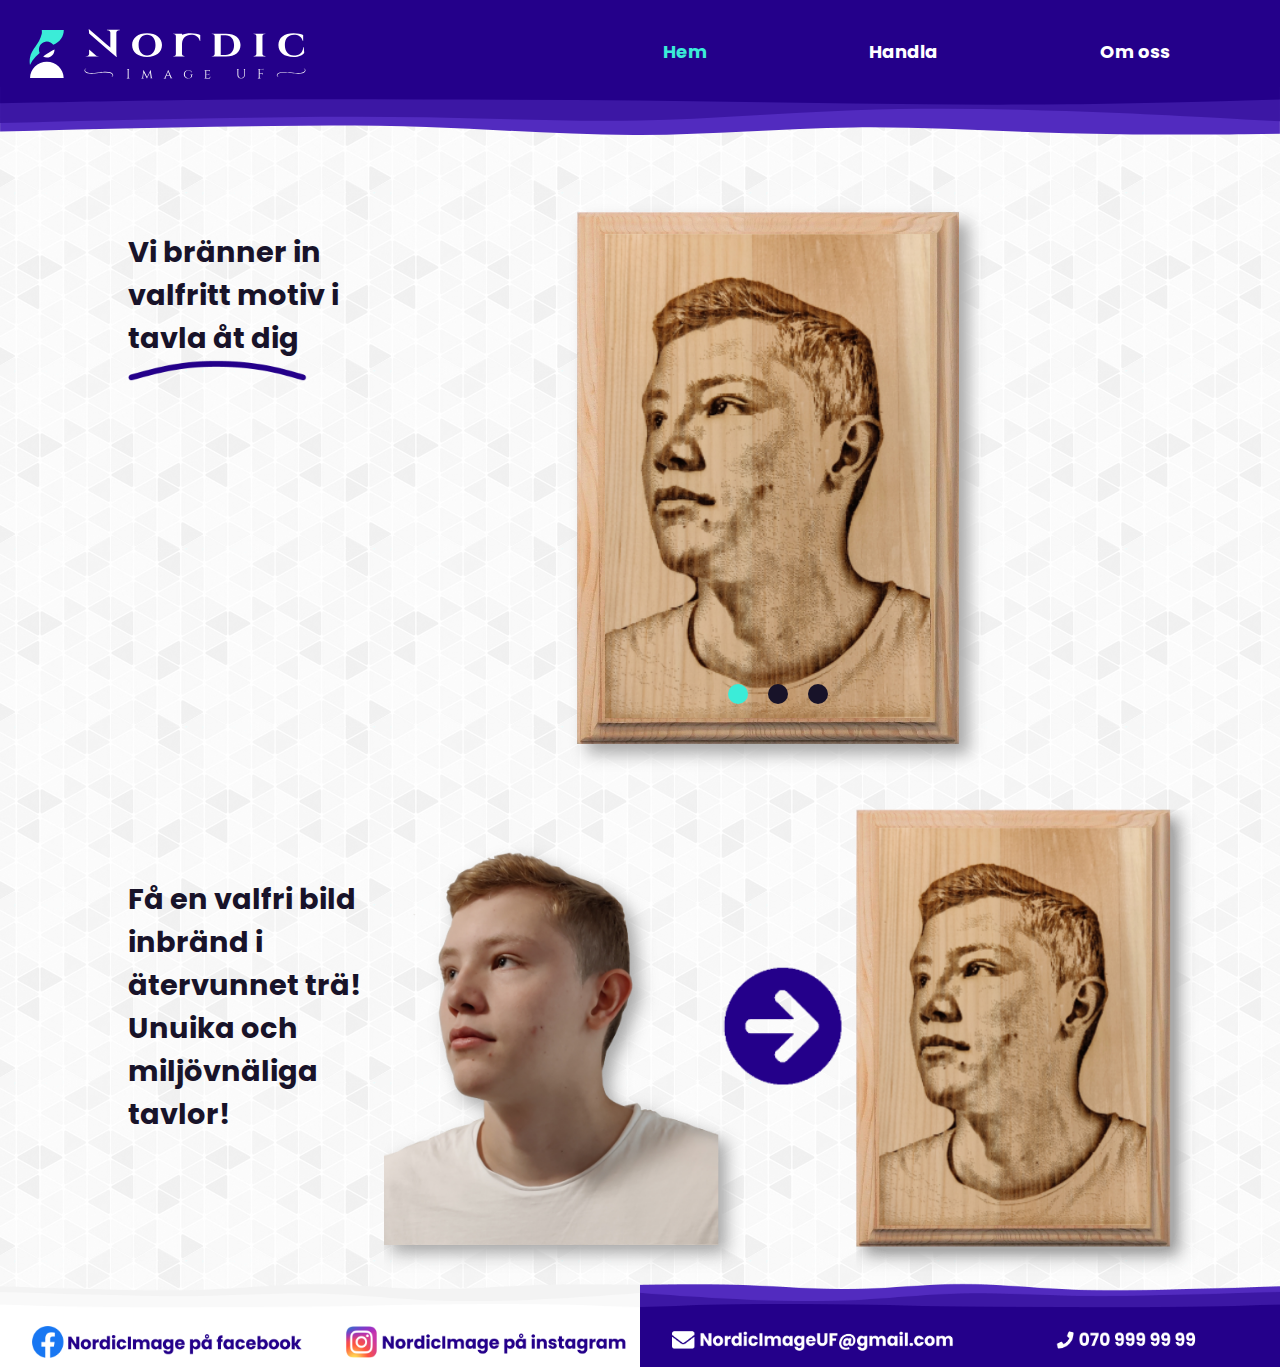
==== index.html @ 04fb0652 "Add files via upload" ====
<!DOCTYPE html>
<html lang="en">
<head>
    <meta charset="UTF-8">
    <meta http-equiv="X-UA-Compatible" content="IE=edge">
    <meta name="viewport" content="width=device-width, initial-scale=1.0">
    <title>Document</title>
    <link rel="stylesheet" href="indexcss/indexcss.css">
    <link rel="shortcut icon" type="image/png" href="/Iconwhite.svg"/>
    <link rel="stylesheet" href="https://cdnjs.cloudflare.com/ajax/libs/animate.css/4.1.1/animate.min.css"/>
</head>
<body>
    <div class="all">
        <div class="navbar1" style="position:sticky;top: 0;z-index: 5;">
            <div class="navbar" style="position:sticky;top: 0;">
                <header>
                    <div class="a"><img src="/Iconwhite.svg" alt="icon" ><img src="/Wordwhite.svg" alt="nordicimageuf" id="word"></div>
                    <nav>
                        <ul>
                            <li ><a href="index.html" style="color:#3becd8">Hem</a></li>
                            <li><a href="handla.html" >Handla</a></li>
                            <li><a href="omoss.html" >Om oss</a></li>
                        </ul>
                    </nav>
                </header>
            </div>
            <div class="waves" >
                <img src="/purple.svg" alt="" style="position:absolute;">
            </div>
        </div>

        <div class="hero" style="margin-top: 5%;">
            <div class="text">
                <h1>Vi bränner in valfritt motiv i tavla åt dig</h1>
                <img src="/streck.png" alt="">
            </div>

            <div class="slideshow-container" >
                                
                <div class="mySlides slide">
                    <img src="/portraitsmall.png"  class="animate__animated animate__fadeInLeft" >
                    <!--<div class="text1">yoyoyo</div>-->
                </div>
                
                <div class="mySlides slide">
                    <img src="/portraitbig.png"  class="animate__animated animate__fadeInLeft">
                    <!--<div class="text1">yoyoyo</div>-->
                </div>
                
                <div class="mySlides slide">
                    <img src="/portraitsmall.png"  class="animate__animated animate__fadeInLeft">
                    <!--<div class="text1">yoyoyo</div>-->

                </div>
        
                <!--<a class="prev" onclick="plusSlides(-1)">&#10094;</a>
                <a class="next" onclick="plusSlides(1)">&#10095;</a>-->
                <div style="text-align:center">
                    <span class="dot" onclick="currentSlide(1)" style="margin-left:-40px;"></span> 
                    <span class="dot" onclick="currentSlide(2)"style="margin-left:0px;"></span> 
                    <span class="dot" onclick="currentSlide(3)"style="margin-left:40px;"></span> 
                </div>
                
            </div>
        </div>

        <div class="hero" style="margin-top:5%;">  
            <div class="text" style="max-width: 30em;margin-bottom:3%;">
                <h1>Få en valfri bild inbränd i ätervunnet trä! Unuika och miljövnäliga tavlor! </h1>
            </div>
            <img src="/jobb1.png" alt="" id="jobb">
        </div>

    </div>
    <!--<img src="/whitepurple.svg" alt="" style="position:absolute;bottom:80px;width:100%;z-index: -1;">-->
    <div class="footer">

        <div class="header1">            
           
                    <a href="https://www.facebook.com/Nordic-Image-UF-100907925711917" target="_blank"><img src="/facebook.png" alt="facebook"></a>
                    <a href="https://www.instagram.com/nordicimageuf/" target="_blank"><img src="/instagram.png" alt="instagram"></a>
            
        </div>
        <div class="header2">            
            <a style="cursor: default;"><img src="/mail.png" alt="mail"></a>
            <a style="cursor: default;"><img src="/telefon.png" alt="telefon"></a>
        </div>
    </div>

    <div class="footer1">

        <div class="header1">            
           
                    <a href="https://www.facebook.com/Nordic-Image-UF-100907925711917" target="_blank"><img src="/facebook1.png" alt="facebook" style="padding-top: 2.5em;"></a>
                    <a href="https://www.instagram.com/nordicimageuf/" target="_blank"><img src="/instagram1.png" alt="instagram"></a>
            
        </div>
        <div class="header2">            
            <a style="cursor: default;"><img src="/mail.png" alt="mail"></a>
            <a style="cursor: default;"><img src="/telefon1.png" alt="telefon"></a>
        </div>
    </div>


    <script src="java.js"></script>
</body>
</html>
---- indexcss/indexcss.css ----
@font-face {
  font-family: Poppins;
  src: url(/Poppins/Poppins-Bold.ttf);
}

body {
  height: 100vh;
  margin: 0;
  font-family: "Poppins";
  font-size: 18px;
  background-image: url("/gplaypattern.png");
  background-size: repeat;
}

ul {
  list-style-type: none;
  margin: 0;
  padding: 0;
}

a {
  text-decoration: none;
}

.all {
  min-height: calc(100vh);
}

.navbar {
  background: #24008A;
  padding: .6em .6em 0 .6em;
  font-size: 1em;
}

.navbar header {
  display: -webkit-box;
  display: -ms-flexbox;
  display: flex;
  -webkit-box-pack: justify;
      -ms-flex-pack: justify;
          justify-content: space-between;
  padding: 1em;
}

.navbar header img {
  float: left;
  height: 50px;
  margin-right: 20px;
}

.navbar header ul {
  display: -webkit-box;
  display: -ms-flexbox;
  display: flex;
}

.navbar header ul li a {
  display: block;
  margin: 0 4em;
  padding: 0.5em;
  color: white;
}

.waves {
  position: relative;
  top: -10px;
  width: 100%;
}

.waves img {
  width: 100%;
}

.hero {
  color: #181329;
  display: -webkit-box;
  display: -ms-flexbox;
  display: flex;
  margin-left: 10%;
  width: 80%;
  /*h1::before {
        content:"";
        position: absolute;
        width:75%;
        height: 12%;
        bottom:-10px;
        background-image: url("/streck.svg");
        background-size: cover;
    }*/
  /*.text1 {
      color: #181329;
      font-size: 2vw;
      position: absolute;
      text-align: center;
      width: 100%;
      bottom: 20%;
      margin:0;
      padding:0;
      font-family:"Poppins";
    }
    
    .prev {
      cursor: pointer;
      position: absolute;
      top: 50%;
      padding: 1%;
      color:#181329;
      font-size: 30px;
      user-select: none;
    }
    
    .next {
      right: 0;
      cursor: pointer;
      position: absolute;
      top: 50%;
      padding: 1%;
      color: #181329;
      font-size: 30px;
      user-select: none;
    }
    */
}

.hero .text {
  max-width: 20%;
  margin-top: 5%;
  display: block;
  margin-left: auto;
  margin-right: auto;
}

.hero .text h1 {
  width: 100%;
  position: relative;
  margin-bottom: 0;
  font-size: 2em;
}

.hero .text img {
  width: 70%;
}

.hero .mySlides {
  display: none;
}

.hero .slideshow-container {
  position: relative;
  width: 80%;
  margin-top: 5%;
}

.hero .slideshow-container img {
  display: block;
  margin-left: auto;
  margin-right: auto;
  -webkit-box-shadow: 10px 10px 15px #aaaaaa;
          box-shadow: 10px 10px 15px #aaaaaa;
  max-width: 100%;
}

.hero .dot {
  cursor: pointer;
  height: 20px;
  width: 20px;
  background-color: #181329;
  border-radius: 50%;
  display: inline-block;
  -webkit-transition: background-color 0.3s;
  transition: background-color 0.3s;
  position: absolute;
  bottom: 40px;
  -webkit-transition: 0.3s;
  transition: 0.3s;
}

.hero .active {
  background-color: #3becd8;
}

.hero .dot:hover {
  -webkit-transform: scale(1.2);
          transform: scale(1.2);
}

.all {
  min-height: calc(105vh);
}

.footer {
  background-image: url("/footer.png");
  background-size: 100%;
  width: 100%;
  display: -webkit-box;
  display: -ms-flexbox;
  display: flex;
}

.footer .header1 {
  -webkit-box-flex: 50%;
      -ms-flex: 50%;
          flex: 50%;
  -webkit-box-pack: justify;
      -ms-flex-pack: justify;
          justify-content: space-between;
  width: 50%;
}

.footer .header1 img {
  float: left;
  margin-left: 5%;
  width: 44%;
  padding-top: 2.5em;
  padding-bottom: 0.5em;
}

.footer .header2 {
  -webkit-box-flex: 50%;
      -ms-flex: 50%;
          flex: 50%;
  -webkit-box-pack: justify;
      -ms-flex-pack: justify;
          justify-content: space-between;
  width: 50%;
}

.footer .header2 img {
  float: left;
  margin-left: 5%;
  width: 44%;
  padding-top: 2.5em;
}

#jobb {
  width: 80%;
  display: block;
  margin-left: auto;
  margin-right: auto;
}

.footer1 {
  background-image: url("/foot.png");
  background-size: cover;
  width: 100%;
  display: none;
  -webkit-box-orient: vertical;
  -webkit-box-direction: normal;
      -ms-flex-direction: column;
          flex-direction: column;
}

.footer1 .header1 {
  -webkit-box-flex: 100%;
      -ms-flex: 100%;
          flex: 100%;
  -webkit-box-pack: justify;
      -ms-flex-pack: justify;
          justify-content: space-between;
  width: 100%;
}

.footer1 .header1 img {
  float: left;
  margin-left: 5%;
  width: 44%;
  padding-top: 2.5em;
  padding-bottom: 0.5em;
}

.footer1 .header2 {
  -webkit-box-flex: 100%;
      -ms-flex: 100%;
          flex: 100%;
  -webkit-box-pack: justify;
      -ms-flex-pack: justify;
          justify-content: space-between;
  width: 100%;
}

.footer1 .header2 img {
  float: left;
  margin-left: 5%;
  width: 44%;
  padding-top: 1em;
}

@media screen and (max-width: 1350px) {
  .text {
    font-size: .8em;
    min-width: 25%;
  }
  .slideshow-container {
    width: 75%;
  }
}

@media screen and (max-width: 1100px) {
  .navbar {
    font-size: .8em;
  }
  .navbar img {
    height: 35px;
  }
  .footer {
    display: none;
  }
  .footer1 {
    display: -webkit-box;
    display: -ms-flexbox;
    display: flex;
  }
  .hero {
    -webkit-box-orient: vertical;
    -webkit-box-direction: normal;
        -ms-flex-direction: column;
            flex-direction: column;
  }
  .hero .text {
    min-width: 50%;
    font-size: 1.2em;
  }
  .hero .slideshow-container {
    width: 100%;
  }
}

@media screen and (max-width: 900px) {
  .navbar header ul li a {
    margin: 0 2em;
  }
}

@media screen and (max-width: 750px) {
  .navbar {
    font-size: 1em;
  }
  #word {
    display: none;
  }
  .hero .text {
    min-width: 70%;
  }
}

@media screen and (max-width: 600px) {
  .navbar header img {
    margin-right: 0.1em;
  }
  .navbar header ul li a {
    margin: 0 1em;
  }
  .hero {
    margin-left: 5%;
    width: 90%;
  }
  .hero .text {
    min-width: 80%;
  }
  .hero .text h1 {
    font-size: 1.5em;
  }
  #jobb {
    width: 100%;
  }
  .footer1 .header1 img {
    width: 90%;
    padding-top: 1em;
    padding-bottom: 0;
  }
  .footer1 .header2 img {
    width: 90%;
  }
}

@media screen and (max-width: 450px) {
  .navbar {
    font-size: .8em;
  }
  .navbar header img {
    margin-right: 0.1em;
  }
  .navbar header ul li a {
    margin: 0 .5em;
  }
  .hero .text {
    min-width: 90%;
  }
  .hero .text h1 {
    font-size: 1.1em;
  }
}

@media screen and (max-width: 350px) {
  .navbar {
    font-size: .7em;
  }
}
/*# sourceMappingURL=indexcss.css.map */
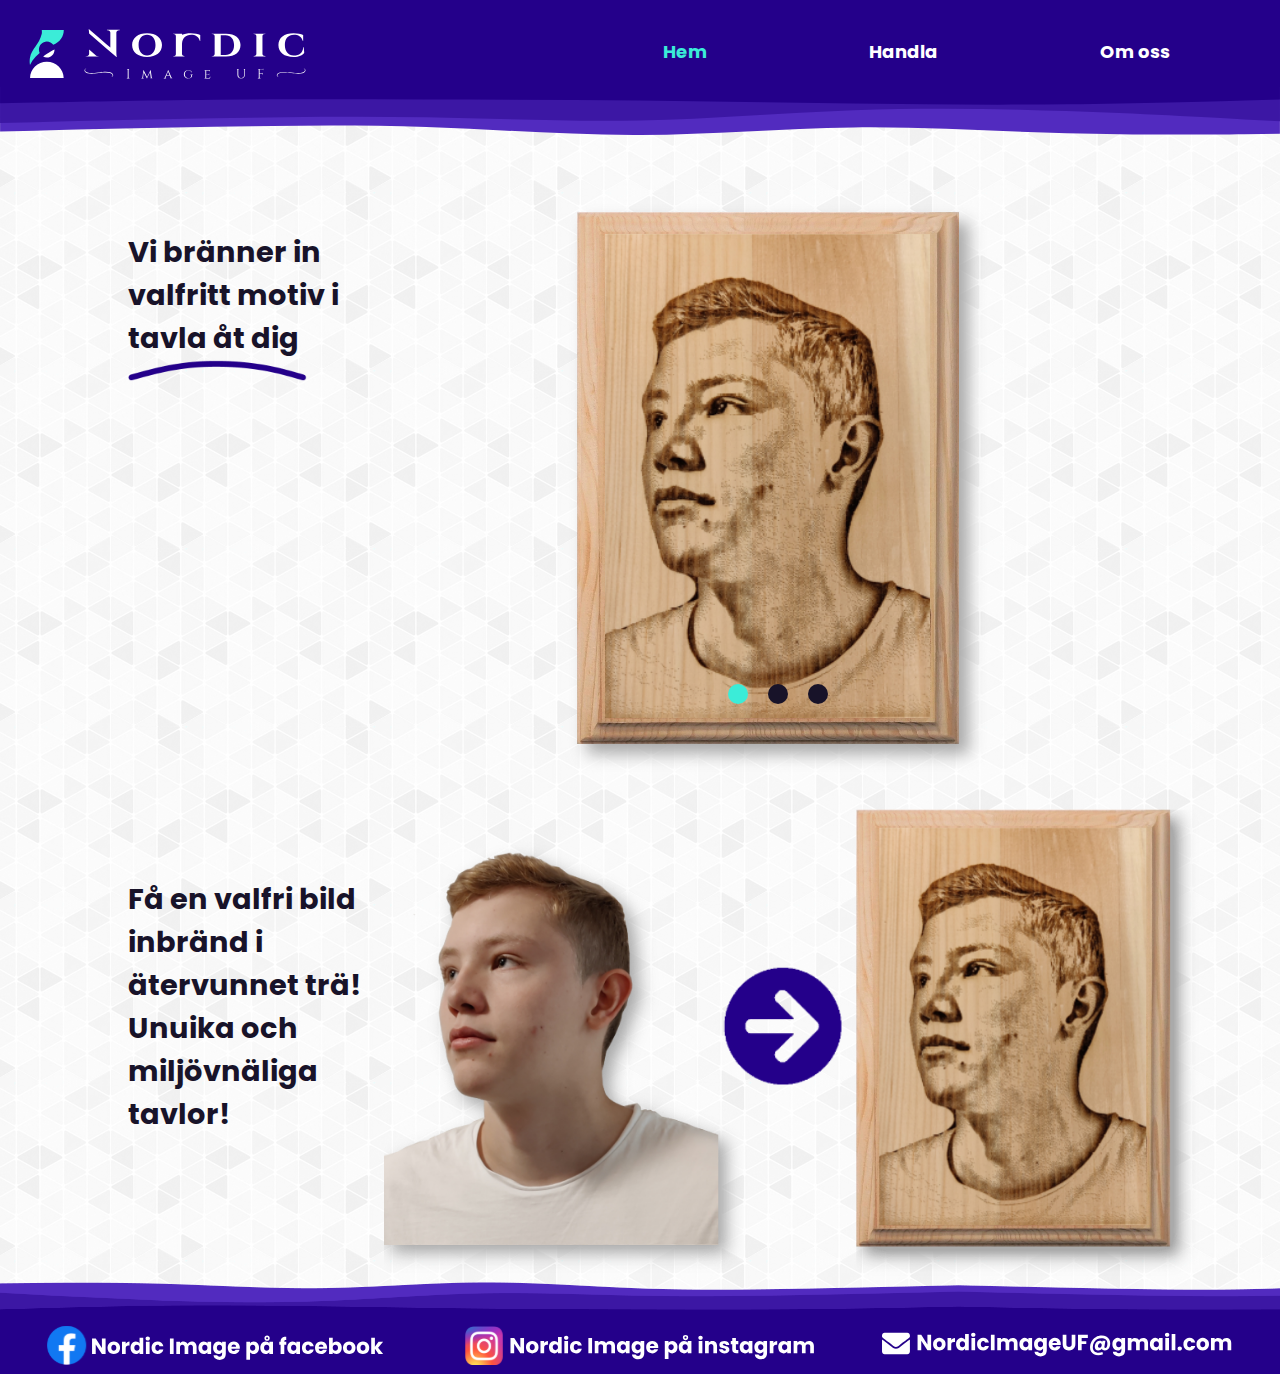
==== commit aec18b20: "Add files via upload" ====
--- a/index.html
+++ b/index.html
@@ -4,7 +4,7 @@
     <meta charset="UTF-8">
     <meta http-equiv="X-UA-Compatible" content="IE=edge">
     <meta name="viewport" content="width=device-width, initial-scale=1.0">
-    <title>Document</title>
+    <title>Nordic Image UF</title>
     <link rel="stylesheet" href="indexcss/indexcss.css">
     <link rel="shortcut icon" type="image/png" href="/Iconwhite.svg"/>
     <link rel="stylesheet" href="https://cdnjs.cloudflare.com/ajax/libs/animate.css/4.1.1/animate.min.css"/>
@@ -75,33 +75,12 @@
     <!--<img src="/whitepurple.svg" alt="" style="position:absolute;bottom:80px;width:100%;z-index: -1;">-->
     <div class="footer">
 
-        <div class="header1">            
-           
-                    <a href="https://www.facebook.com/Nordic-Image-UF-100907925711917" target="_blank"><img src="/facebook.png" alt="facebook"></a>
-                    <a href="https://www.instagram.com/nordicimageuf/" target="_blank"><img src="/instagram.png" alt="instagram"></a>
-            
-        </div>
-        <div class="header2">            
-            <a style="cursor: default;"><img src="/mail.png" alt="mail"></a>
-            <a style="cursor: default;"><img src="/telefon.png" alt="telefon"></a>
-        </div>
+                    <a href="https://www.facebook.com/Nordic-Image-UF-100907925711917" target="_blank"><img src="/facebook.svg" alt="facebook"></a>
+                    <a href="https://www.instagram.com/nordicimageuf/" target="_blank"><img src="/instagram.svg" alt="instagram"></a>
+                    <a style="cursor: default;"><img src="/mail.svg" alt="mail"></a>
     </div>
 
-    <div class="footer1">
-
-        <div class="header1">            
-           
-                    <a href="https://www.facebook.com/Nordic-Image-UF-100907925711917" target="_blank"><img src="/facebook1.png" alt="facebook" style="padding-top: 2.5em;"></a>
-                    <a href="https://www.instagram.com/nordicimageuf/" target="_blank"><img src="/instagram1.png" alt="instagram"></a>
-            
-        </div>
-        <div class="header2">            
-            <a style="cursor: default;"><img src="/mail.png" alt="mail"></a>
-            <a style="cursor: default;"><img src="/telefon1.png" alt="telefon"></a>
-        </div>
-    </div>
-
-
+    
     <script src="java.js"></script>
 </body>
 </html>--- a/indexcss/indexcss.css
+++ b/indexcss/indexcss.css
@@ -78,48 +78,6 @@
   display: flex;
   margin-left: 10%;
   width: 80%;
-  /*h1::before {
-        content:"";
-        position: absolute;
-        width:75%;
-        height: 12%;
-        bottom:-10px;
-        background-image: url("/streck.svg");
-        background-size: cover;
-    }*/
-  /*.text1 {
-      color: #181329;
-      font-size: 2vw;
-      position: absolute;
-      text-align: center;
-      width: 100%;
-      bottom: 20%;
-      margin:0;
-      padding:0;
-      font-family:"Poppins";
-    }
-    
-    .prev {
-      cursor: pointer;
-      position: absolute;
-      top: 50%;
-      padding: 1%;
-      color:#181329;
-      font-size: 30px;
-      user-select: none;
-    }
-    
-    .next {
-      right: 0;
-      cursor: pointer;
-      position: absolute;
-      top: 50%;
-      padding: 1%;
-      color: #181329;
-      font-size: 30px;
-      user-select: none;
-    }
-    */
 }
 
 .hero .text {
@@ -189,47 +147,23 @@
 }
 
 .footer {
-  background-image: url("/footer.png");
-  background-size: 100%;
-  width: 100%;
-  display: -webkit-box;
-  display: -ms-flexbox;
-  display: flex;
-}
-
-.footer .header1 {
-  -webkit-box-flex: 50%;
-      -ms-flex: 50%;
-          flex: 50%;
-  -webkit-box-pack: justify;
-      -ms-flex-pack: justify;
-          justify-content: space-between;
-  width: 50%;
-}
-
-.footer .header1 img {
+  background-image: url("/footee.png");
+  background-size: cover;
+  width: 100%;
+  display: -webkit-box;
+  display: -ms-flexbox;
+  display: flex;
+  -webkit-box-pack: space-evenly;
+      -ms-flex-pack: space-evenly;
+          justify-content: space-evenly;
+}
+
+.footer img {
   float: left;
-  margin-left: 5%;
-  width: 44%;
+  width: 90%;
   padding-top: 2.5em;
   padding-bottom: 0.5em;
-}
-
-.footer .header2 {
-  -webkit-box-flex: 50%;
-      -ms-flex: 50%;
-          flex: 50%;
-  -webkit-box-pack: justify;
-      -ms-flex-pack: justify;
-          justify-content: space-between;
-  width: 50%;
-}
-
-.footer .header2 img {
-  float: left;
-  margin-left: 5%;
-  width: 44%;
-  padding-top: 2.5em;
+  padding-left: 5%;
 }
 
 #jobb {
@@ -237,52 +171,6 @@
   display: block;
   margin-left: auto;
   margin-right: auto;
-}
-
-.footer1 {
-  background-image: url("/foot.png");
-  background-size: cover;
-  width: 100%;
-  display: none;
-  -webkit-box-orient: vertical;
-  -webkit-box-direction: normal;
-      -ms-flex-direction: column;
-          flex-direction: column;
-}
-
-.footer1 .header1 {
-  -webkit-box-flex: 100%;
-      -ms-flex: 100%;
-          flex: 100%;
-  -webkit-box-pack: justify;
-      -ms-flex-pack: justify;
-          justify-content: space-between;
-  width: 100%;
-}
-
-.footer1 .header1 img {
-  float: left;
-  margin-left: 5%;
-  width: 44%;
-  padding-top: 2.5em;
-  padding-bottom: 0.5em;
-}
-
-.footer1 .header2 {
-  -webkit-box-flex: 100%;
-      -ms-flex: 100%;
-          flex: 100%;
-  -webkit-box-pack: justify;
-      -ms-flex-pack: justify;
-          justify-content: space-between;
-  width: 100%;
-}
-
-.footer1 .header2 img {
-  float: left;
-  margin-left: 5%;
-  width: 44%;
-  padding-top: 1em;
 }
 
 @media screen and (max-width: 1350px) {
@@ -301,14 +189,6 @@
   }
   .navbar img {
     height: 35px;
-  }
-  .footer {
-    display: none;
-  }
-  .footer1 {
-    display: -webkit-box;
-    display: -ms-flexbox;
-    display: flex;
   }
   .hero {
     -webkit-box-orient: vertical;
@@ -329,6 +209,16 @@
   .navbar header ul li a {
     margin: 0 2em;
   }
+  .footer {
+    -webkit-box-orient: vertical;
+    -webkit-box-direction: normal;
+        -ms-flex-direction: column;
+            flex-direction: column;
+  }
+  .footer img {
+    width: 70%;
+    padding-left: 15%;
+  }
 }
 
 @media screen and (max-width: 750px) {
@@ -363,14 +253,6 @@
   #jobb {
     width: 100%;
   }
-  .footer1 .header1 img {
-    width: 90%;
-    padding-top: 1em;
-    padding-bottom: 0;
-  }
-  .footer1 .header2 img {
-    width: 90%;
-  }
 }
 
 @media screen and (max-width: 450px) {
@@ -389,6 +271,10 @@
   .hero .text h1 {
     font-size: 1.1em;
   }
+  .footer img {
+    width: 90%;
+    padding-left: 5%;
+  }
 }
 
 @media screen and (max-width: 350px) {
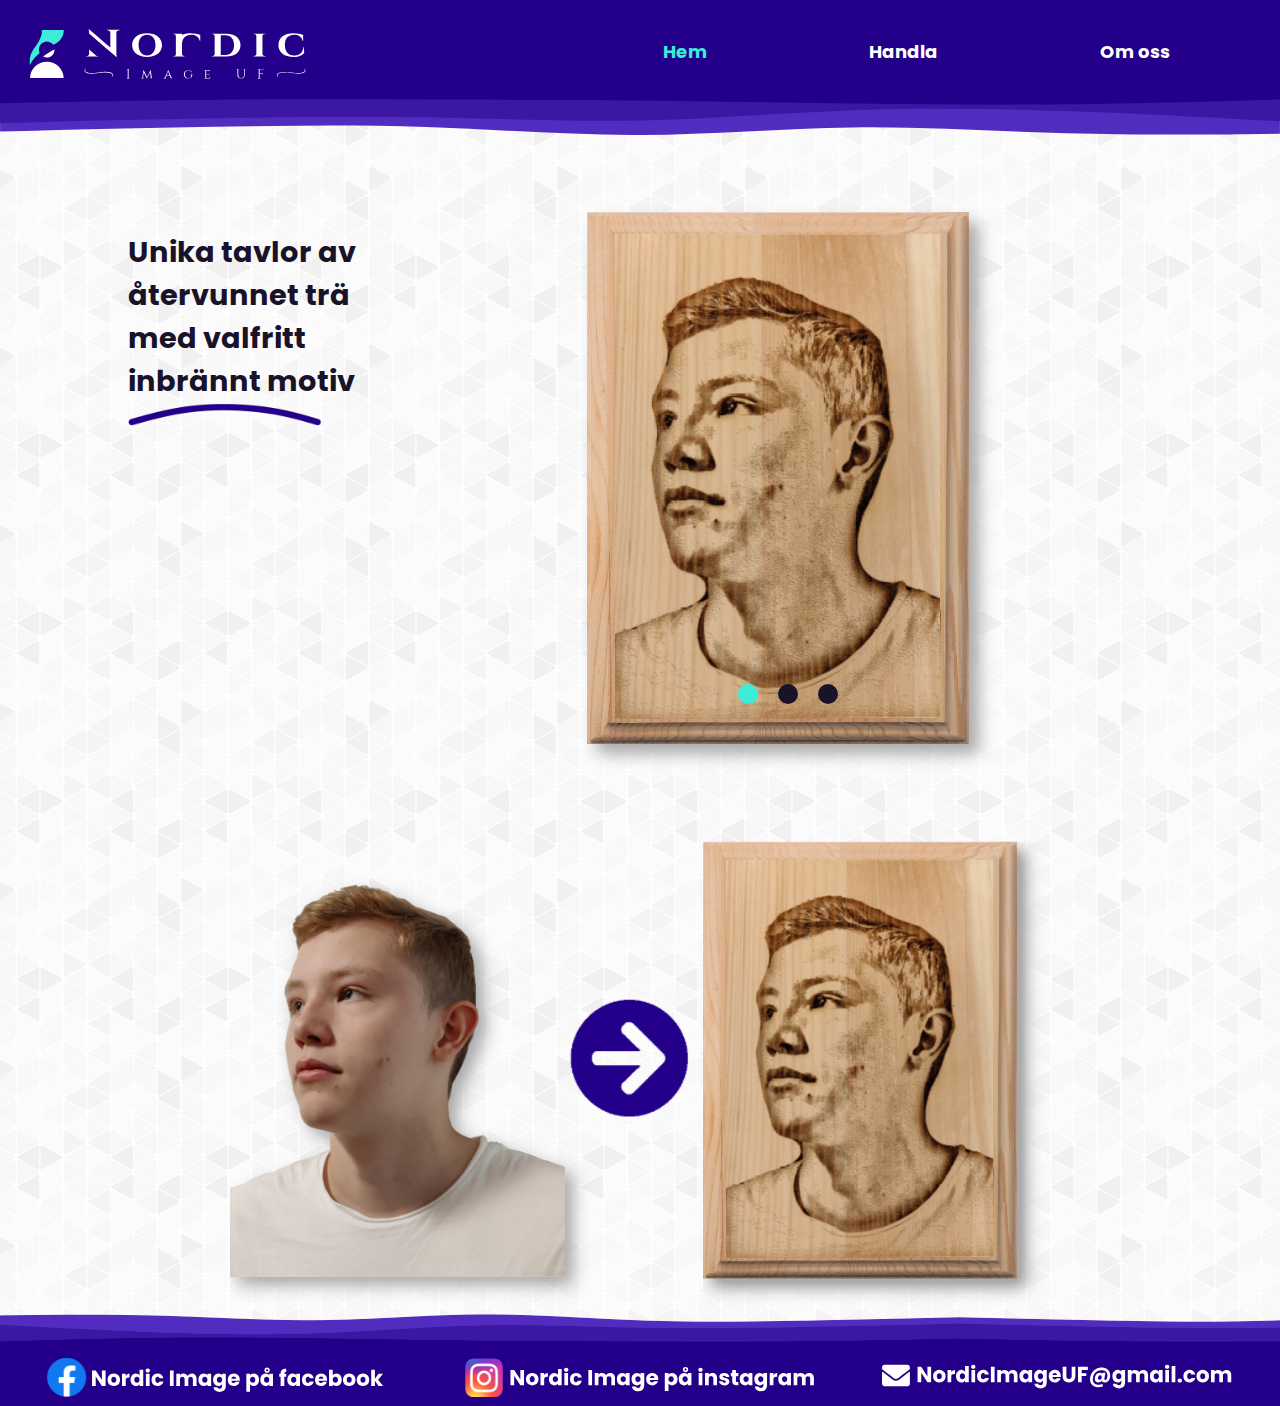
==== commit a50cdbae: "Add files via upload" ====
--- a/index.html
+++ b/index.html
@@ -31,24 +31,24 @@
 
         <div class="hero" style="margin-top: 5%;">
             <div class="text">
-                <h1>Vi bränner in valfritt motiv i tavla åt dig</h1>
+                <h1>Unika tavlor av återvunnet trä med valfritt inbrännt motiv</h1>
                 <img src="/streck.png" alt="">
             </div>
 
             <div class="slideshow-container" >
                                 
                 <div class="mySlides slide">
-                    <img src="/portraitsmall.png"  class="animate__animated animate__fadeInLeft" >
+                    <img src="/daniel.png"  class="animate__animated animate__fadeInLeft" >
                     <!--<div class="text1">yoyoyo</div>-->
                 </div>
                 
                 <div class="mySlides slide">
-                    <img src="/portraitbig.png"  class="animate__animated animate__fadeInLeft">
+                    <img src="/jaguar.png"  class="animate__animated animate__fadeInLeft" >
                     <!--<div class="text1">yoyoyo</div>-->
                 </div>
                 
                 <div class="mySlides slide">
-                    <img src="/portraitsmall.png"  class="animate__animated animate__fadeInLeft">
+                    <img src="/jonatan.png"  class="animate__animated animate__fadeInLeft" >
                     <!--<div class="text1">yoyoyo</div>-->
 
                 </div>
@@ -64,10 +64,10 @@
             </div>
         </div>
 
-        <div class="hero" style="margin-top:5%;">  
-            <div class="text" style="max-width: 30em;margin-bottom:3%;">
-                <h1>Få en valfri bild inbränd i ätervunnet trä! Unuika och miljövnäliga tavlor! </h1>
-            </div>
+        <div class="hero" style="margin-top:7.5%;">  
+            <!--<div class="text" style="max-width: 30em;margin-bottom:3%;">
+                <h1>Vi bränner in ett valfritt motiv i en tavla av återvunnet trä åt dig</h1>
+            </div>-->
             <img src="/jobb1.png" alt="" id="jobb">
         </div>
 
--- a/indexcss/indexcss.css
+++ b/indexcss/indexcss.css
@@ -147,7 +147,7 @@
 }
 
 .footer {
-  background-image: url("/footee.png");
+  background-image: url("/footer.png");
   background-size: cover;
   width: 100%;
   display: -webkit-box;
@@ -173,6 +173,12 @@
   margin-right: auto;
 }
 
+@media screen and (max-width: 1750px) {
+  .hero .text {
+    min-width: 27%;
+  }
+}
+
 @media screen and (max-width: 1350px) {
   .text {
     font-size: .8em;
@@ -219,6 +225,9 @@
     width: 70%;
     padding-left: 15%;
   }
+  .hero .text {
+    min-width: 70%;
+  }
 }
 
 @media screen and (max-width: 750px) {
@@ -227,9 +236,6 @@
   }
   #word {
     display: none;
-  }
-  .hero .text {
-    min-width: 70%;
   }
 }
 
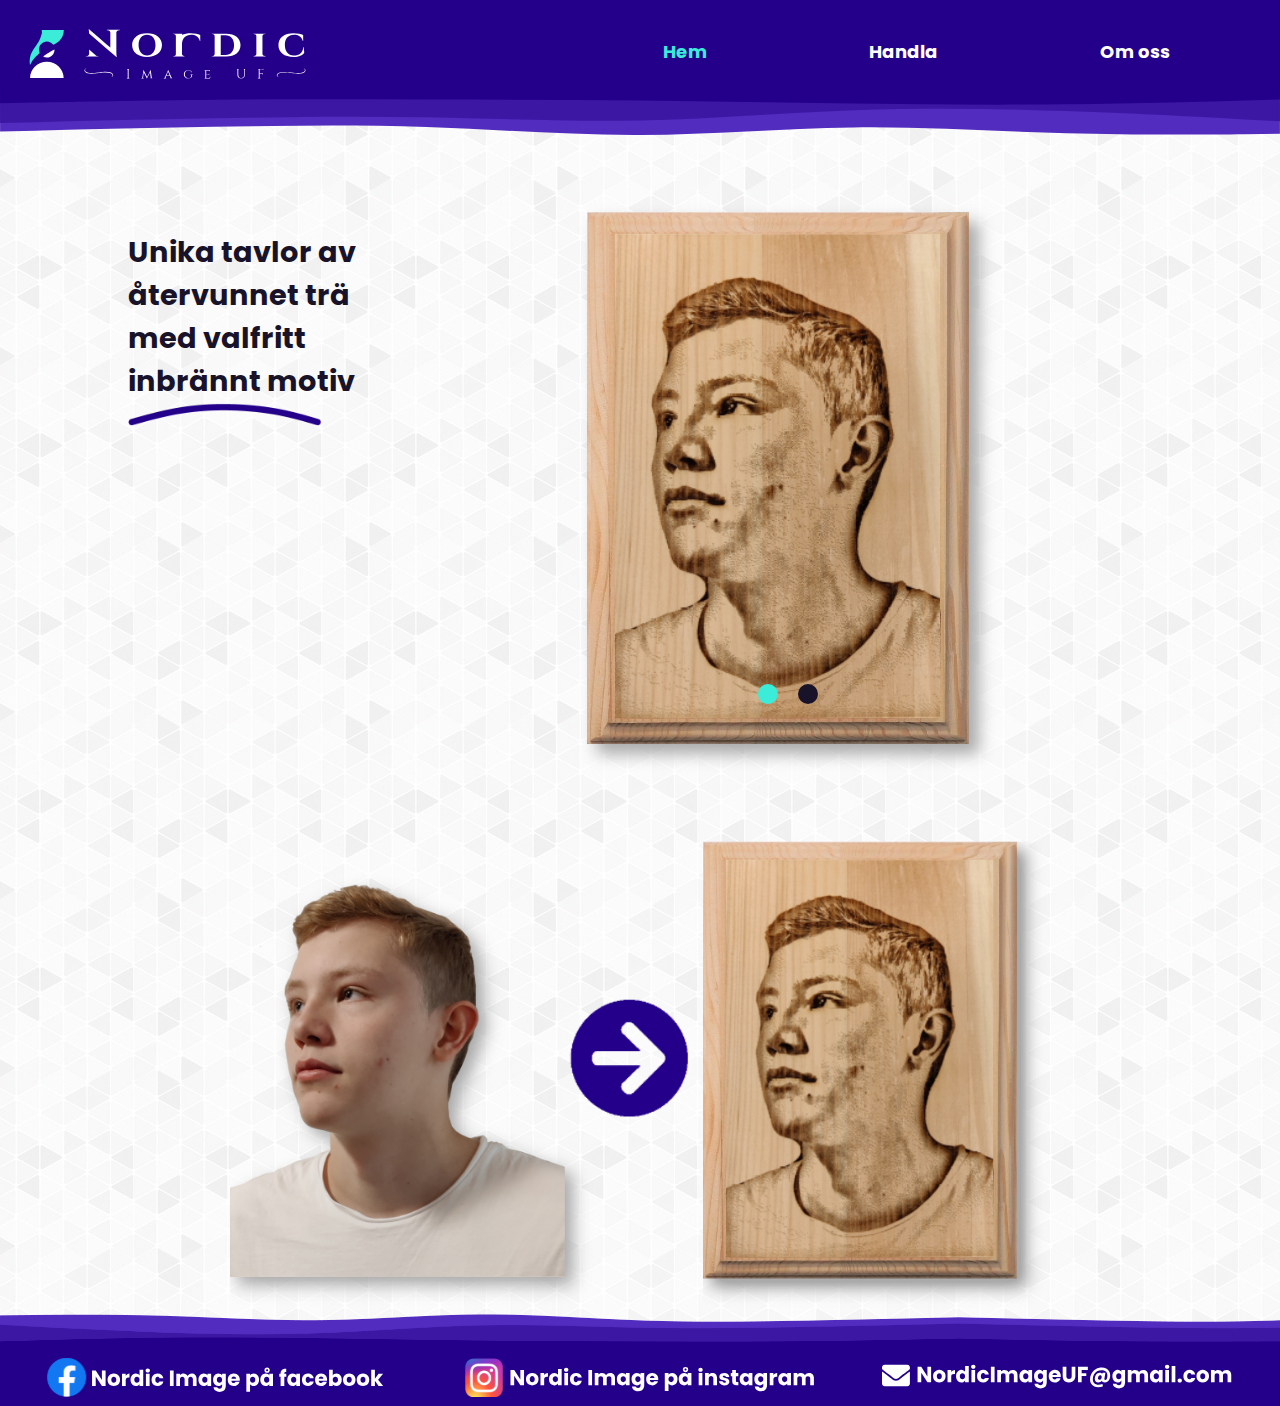
==== commit adb09270: "Add files via upload" ====
--- a/index.html
+++ b/index.html
@@ -46,19 +46,19 @@
                     <img src="/jaguar.png"  class="animate__animated animate__fadeInLeft" >
                     <!--<div class="text1">yoyoyo</div>-->
                 </div>
-                
+                <!--
                 <div class="mySlides slide">
                     <img src="/jonatan.png"  class="animate__animated animate__fadeInLeft" >
-                    <!--<div class="text1">yoyoyo</div>-->
+                    <div class="text1">yoyoyo</div>
 
-                </div>
+                </div>-->
         
                 <!--<a class="prev" onclick="plusSlides(-1)">&#10094;</a>
                 <a class="next" onclick="plusSlides(1)">&#10095;</a>-->
                 <div style="text-align:center">
-                    <span class="dot" onclick="currentSlide(1)" style="margin-left:-40px;"></span> 
-                    <span class="dot" onclick="currentSlide(2)"style="margin-left:0px;"></span> 
-                    <span class="dot" onclick="currentSlide(3)"style="margin-left:40px;"></span> 
+                    <span class="dot" onclick="currentSlide(1)" style="margin-left:-20px;"></span> 
+                    <span class="dot" onclick="currentSlide(2)"style="margin-left:20px;"></span> 
+                   <!-- <span class="dot" onclick="currentSlide(3)"style="margin-left:40px;"></span> -->
                 </div>
                 
             </div>
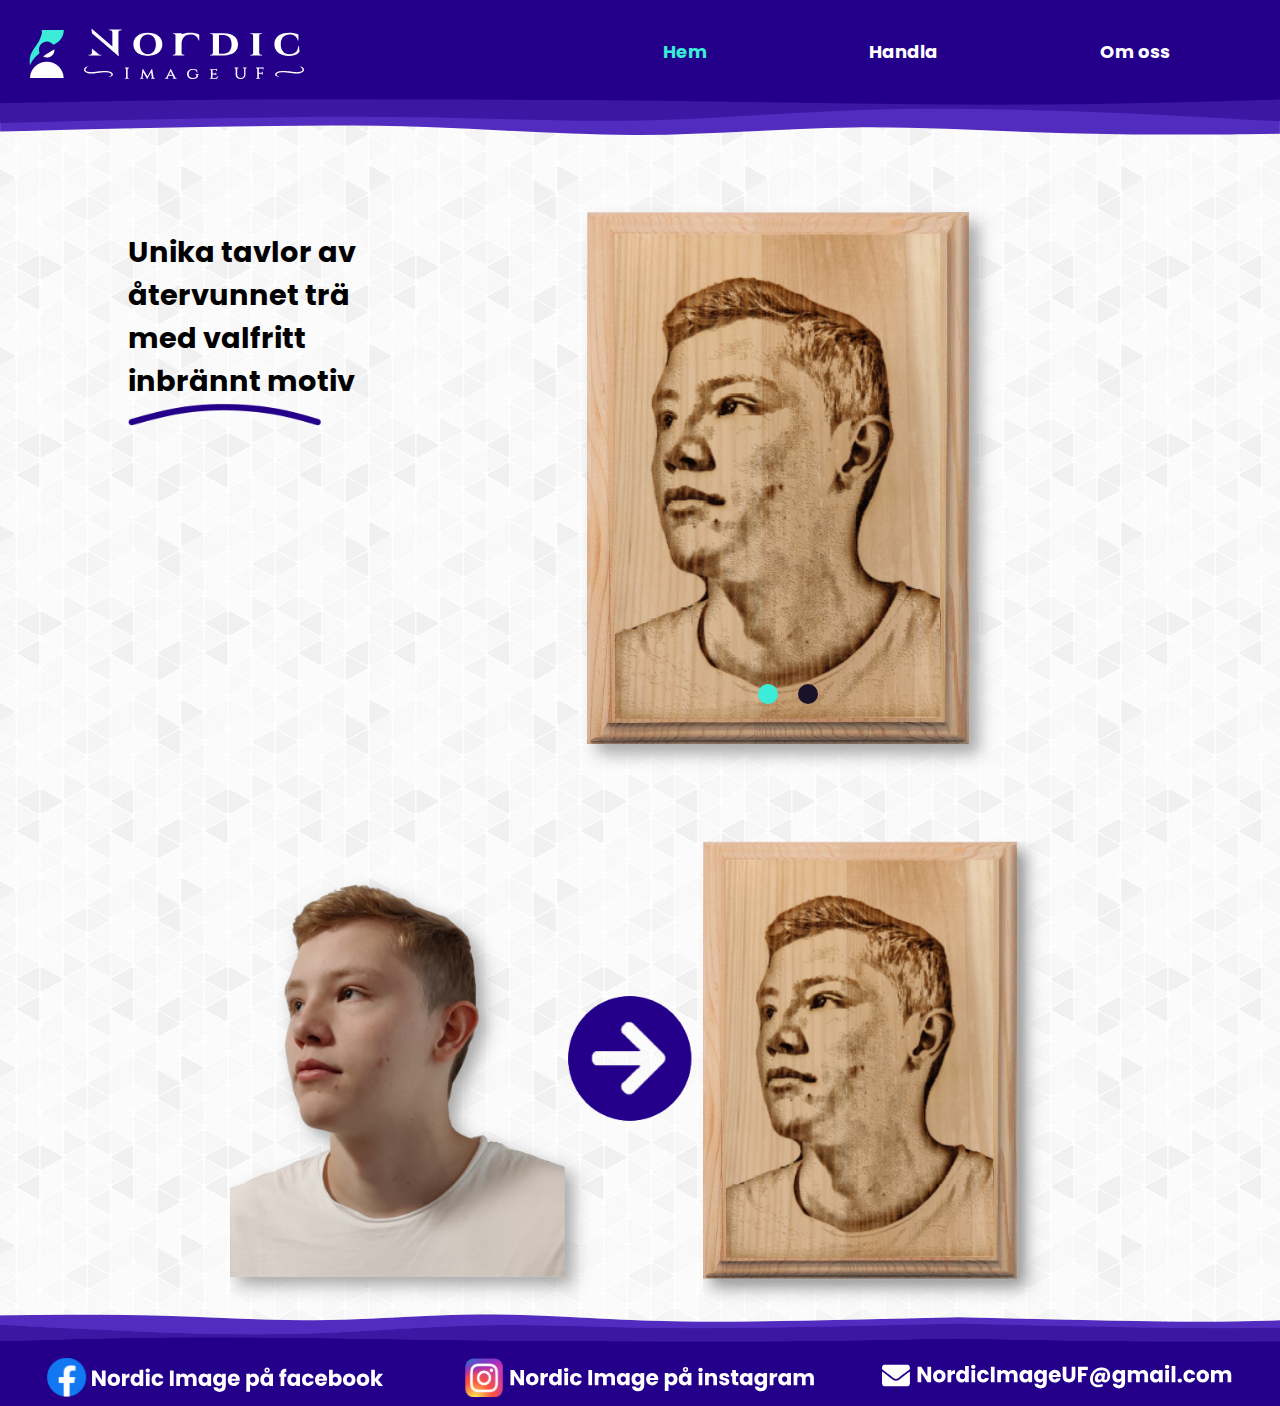
==== commit 6cf51d0b: "Add files via upload" ====
--- a/index.html
+++ b/index.html
@@ -4,6 +4,7 @@
     <meta charset="UTF-8">
     <meta http-equiv="X-UA-Compatible" content="IE=edge">
     <meta name="viewport" content="width=device-width, initial-scale=1.0">
+    <meta name="description" content="tavlor av återvunnet trä. Valfri inbränning med laser, unika tavlor i trä.">
     <title>Nordic Image UF</title>
     <link rel="stylesheet" href="indexcss/indexcss.css">
     <link rel="shortcut icon" type="image/png" href="/Iconwhite.svg"/>
@@ -14,7 +15,7 @@
         <div class="navbar1" style="position:sticky;top: 0;z-index: 5;">
             <div class="navbar" style="position:sticky;top: 0;">
                 <header>
-                    <div class="a"><img src="/Iconwhite.svg" alt="icon" ><img src="/Wordwhite.svg" alt="nordicimageuf" id="word"></div>
+                    <div class="a"><a href="https://nordic-image.se/"><img src="/Iconwhite.svg" alt="icon" ></a><a href="https://nordic-image.se/"><img src="/Wordwhite.svg" alt="nordicimageuf" id="word"></a></div>
                     <nav>
                         <ul>
                             <li ><a href="index.html" style="color:#3becd8">Hem</a></li>
@@ -38,12 +39,12 @@
             <div class="slideshow-container" >
                                 
                 <div class="mySlides slide">
-                    <img src="/daniel.png"  class="animate__animated animate__fadeInLeft" >
+                    <img src="/daniel.png"  class="animate__animated animate__fadeInLeft" alt="porträtt i trä">
                     <!--<div class="text1">yoyoyo</div>-->
                 </div>
                 
                 <div class="mySlides slide">
-                    <img src="/jaguar.png"  class="animate__animated animate__fadeInLeft" >
+                    <img src="/jaguar.png"  class="animate__animated animate__fadeInLeft" alt="tavla på bil i trä">
                     <!--<div class="text1">yoyoyo</div>-->
                 </div>
                 <!--
@@ -68,16 +69,16 @@
             <!--<div class="text" style="max-width: 30em;margin-bottom:3%;">
                 <h1>Vi bränner in ett valfritt motiv i en tavla av återvunnet trä åt dig</h1>
             </div>-->
-            <img src="/jobb1.png" alt="" id="jobb">
+            <img src="/jobb1.png" alt="bild till tavla i trä" id="jobb">
         </div>
 
     </div>
     <!--<img src="/whitepurple.svg" alt="" style="position:absolute;bottom:80px;width:100%;z-index: -1;">-->
     <div class="footer">
 
-                    <a href="https://www.facebook.com/Nordic-Image-UF-100907925711917" target="_blank"><img src="/facebook.svg" alt="facebook"></a>
-                    <a href="https://www.instagram.com/nordicimageuf/" target="_blank"><img src="/instagram.svg" alt="instagram"></a>
-                    <a style="cursor: default;"><img src="/mail.svg" alt="mail"></a>
+        <a href="https://www.facebook.com/Nordic-Image-UF-100907925711917" target="_blank"><img src="/facebook.svg" alt="Nordic Image på facebook"></a>
+        <a href="https://www.instagram.com/nordicimageuf/" target="_blank"><img src="/instagram.svg" alt="Nordic Image på instagram"></a>
+        <a style="cursor: default;"><img src="/mail.svg" alt="NordicImageUF@gmail.com"></a>
     </div>
 
     
--- a/indexcss/indexcss.css
+++ b/indexcss/indexcss.css
@@ -72,7 +72,7 @@
 }
 
 .hero {
-  color: #181329;
+  color: black;
   display: -webkit-box;
   display: -ms-flexbox;
   display: flex;
